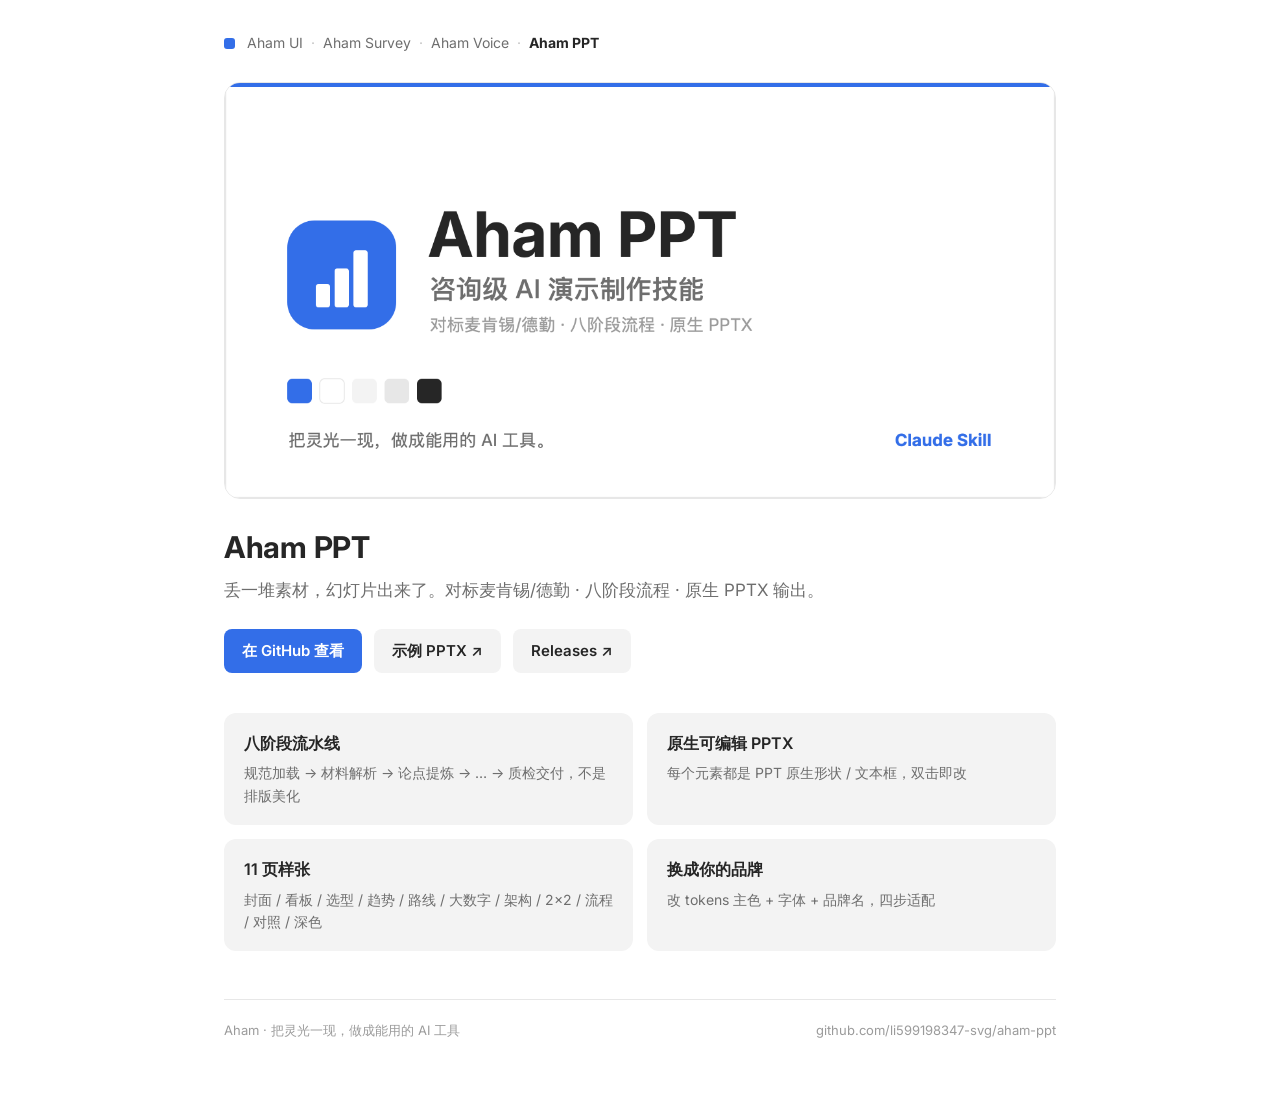
==== docs/index.html @ 777d0bbd "docs: 加 GitHub Pages 品牌落地页（docs/，Aham UI v6.1 视觉） Co-Authored-By: Claude Opus 4.8 <noreply@anthropic" ====
<!doctype html><html lang="zh-CN"><head><meta charset="utf-8">
<meta name="viewport" content="width=device-width,initial-scale=1">
<title>Aham PPT — 咨询级 AI PPT 制作技能</title>
<meta name="description" content="丢一堆素材，幻灯片出来了。对标麦肯锡/德勤 · 八阶段流程 · 原生 PPTX 输出。">
<link rel="stylesheet" href="https://fonts.googleapis.com/css2?family=Inter:wght@400;500;600;700&family=JetBrains+Mono:wght@400;500;600&display=swap">
<style>
  :root{--w:#fff;--p:#F3F3F3;--line:#E7E7E7;--i1:#262626;--i2:#6E6E6E;--i3:#9B9B9B;--acc:#336EE8;--accp:#164EC3;
    --sans:'Inter','PingFang SC','Microsoft YaHei',sans-serif;--mono:'JetBrains Mono',Consolas,monospace;}
  *{box-sizing:border-box}
  body{margin:0;background:var(--w);color:var(--i1);font-family:var(--sans);line-height:1.6;-webkit-font-smoothing:antialiased}
  .wrap{max-width:880px;margin:0 auto;padding:32px 24px 72px}
  nav{font-size:14px;color:var(--i2);display:flex;align-items:center;gap:8px;flex-wrap:wrap}
  nav .d{width:11px;height:11px;border-radius:3px;background:var(--acc);display:inline-block;margin-right:4px}
  nav a{color:var(--i2);text-decoration:none} nav b{color:var(--i1)} nav .sep{color:#C4C4C4}
  .hero{display:block;width:100%;height:auto;border:1px solid var(--line);border-radius:16px;margin:28px 0 24px}
  h1{font-size:30px;font-weight:700;letter-spacing:-.3px;margin:0 0 6px}
  .sub{font-size:17px;color:var(--i2);margin:0 0 24px;max-width:640px}
  .cta{display:flex;gap:12px;flex-wrap:wrap;margin-bottom:40px}
  .btn{display:inline-flex;align-items:center;font-size:15px;font-weight:600;text-decoration:none;border-radius:8px;padding:10px 18px}
  .btn.pri{background:var(--acc);color:#fff} .btn.pri:hover{background:var(--accp)}
  .btn.sec{background:var(--p);color:var(--i1)}
  .feats{display:grid;grid-template-columns:1fr 1fr;gap:14px;margin-bottom:48px}
  .feat{background:var(--p);border-radius:12px;padding:18px 20px}
  .feat .ft{font-weight:600;font-size:16px} .feat .fd{color:var(--i2);font-size:14px;margin-top:6px}
  footer{border-top:1px solid var(--line);padding-top:20px;color:var(--i3);font-size:13px;display:flex;justify-content:space-between;flex-wrap:wrap;gap:8px}
  footer a{color:var(--i3);text-decoration:none}
  @media(max-width:680px){.feats{grid-template-columns:1fr}}
</style></head><body><div class="wrap">
  <nav><span class="d"></span><a href="https://github.com/li599198347-svg/aham-ui">Aham UI</a> <span class="sep">·</span> <a href="https://github.com/li599198347-svg/aham-survey">Aham Survey</a> <span class="sep">·</span> <a href="https://github.com/li599198347-svg/aham-voice">Aham Voice</a> <span class="sep">·</span> <b>Aham PPT</b></nav>
  <img class="hero" src="banner.png" alt="Aham PPT — 咨询级 AI PPT 制作技能">
  <h1>Aham PPT</h1>
  <p class="sub">丢一堆素材，幻灯片出来了。对标麦肯锡/德勤 · 八阶段流程 · 原生 PPTX 输出。</p>
  <div class="cta">
<a class="btn pri" href="https://github.com/li599198347-svg/aham-ppt">在 GitHub 查看</a>
<a class="btn sec" href="https://github.com/li599198347-svg/aham-ppt/blob/main/examples/aham-ppt-v6.1-demo.pptx">示例 PPTX ↗</a>
<a class="btn sec" href="https://github.com/li599198347-svg/aham-ppt/releases">Releases ↗</a>
  </div>
  <div class="feats">
<div class="feat"><div class="ft">八阶段流水线</div><div class="fd">规范加载 → 材料解析 → 论点提炼 → … → 质检交付，不是排版美化</div></div>
<div class="feat"><div class="ft">原生可编辑 PPTX</div><div class="fd">每个元素都是 PPT 原生形状 / 文本框，双击即改</div></div>
<div class="feat"><div class="ft">11 页样张</div><div class="fd">封面 / 看板 / 选型 / 趋势 / 路线 / 大数字 / 架构 / 2×2 / 流程 / 对照 / 深色</div></div>
<div class="feat"><div class="ft">换成你的品牌</div><div class="fd">改 tokens 主色 + 字体 + 品牌名，四步适配</div></div>
  </div>
  <footer>
    <span>Aham · 把灵光一现，做成能用的 AI 工具</span>
    <span><a href="https://github.com/li599198347-svg/aham-ppt">github.com/li599198347-svg/aham-ppt</a></span>
  </footer>
</div></body></html>
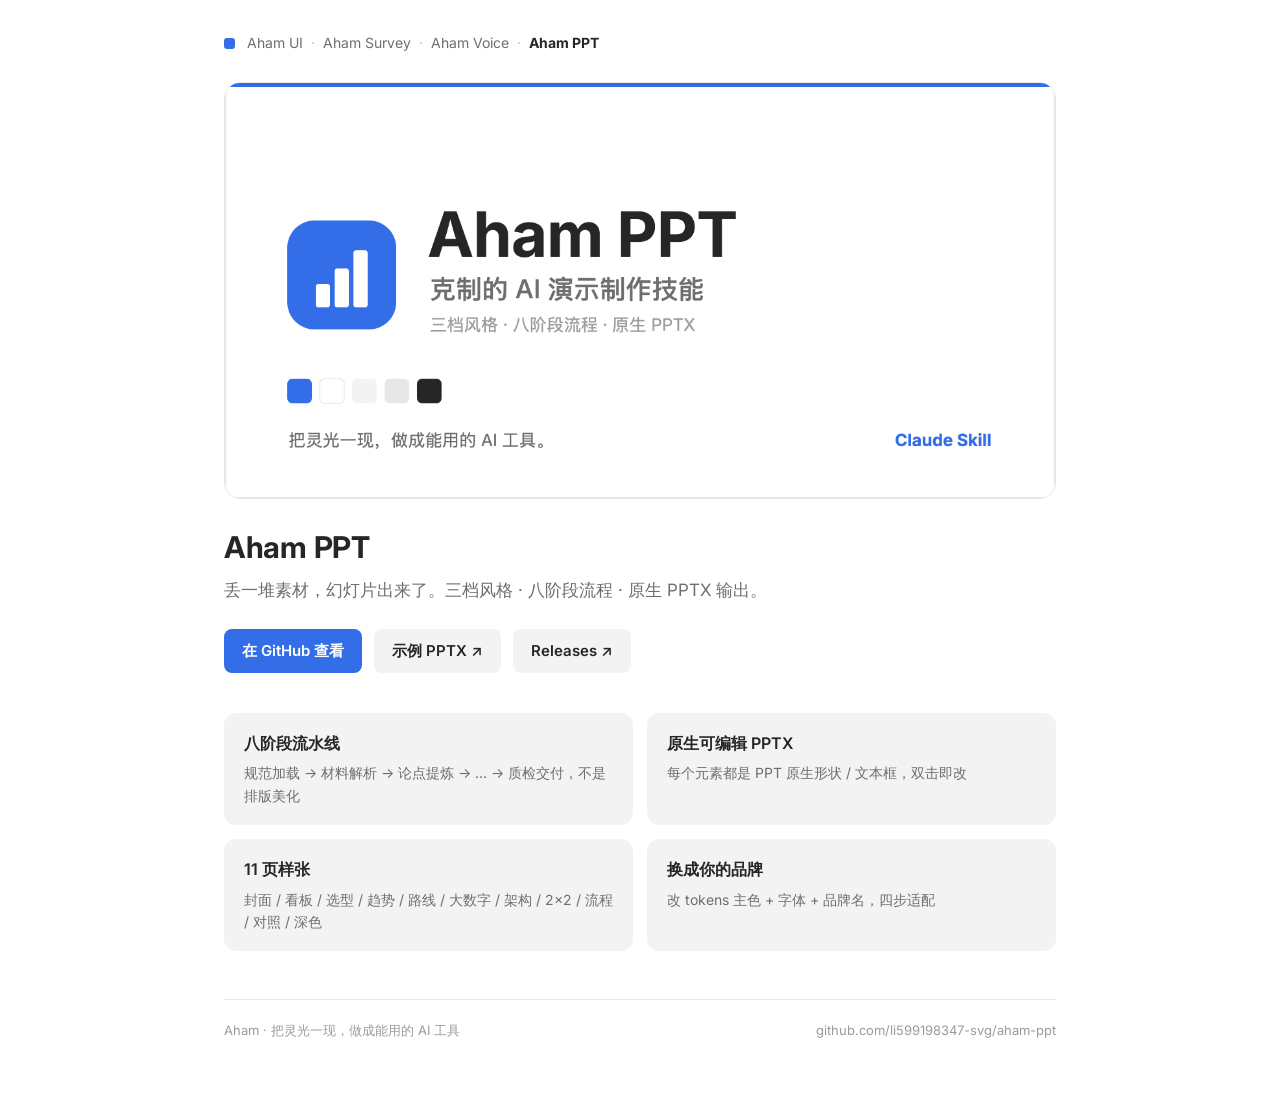
==== commit 62931d89: "feat: v2.2.0 C 高表现力档 + 数据图表组件 + 去对标麦肯锡/德勤 - 新增 C 高表现力档：深色重音页(#1C1C1C) + 超大数字 + 图表占版面；themes.py 深色模板 " ====
--- a/docs/index.html
+++ b/docs/index.html
@@ -1,7 +1,7 @@
 <!doctype html><html lang="zh-CN"><head><meta charset="utf-8">
 <meta name="viewport" content="width=device-width,initial-scale=1">
-<title>Aham PPT — 咨询级 AI PPT 制作技能</title>
-<meta name="description" content="丢一堆素材，幻灯片出来了。对标麦肯锡/德勤 · 八阶段流程 · 原生 PPTX 输出。">
+<title>Aham PPT — 克制的 AI PPT 制作技能</title>
+<meta name="description" content="丢一堆素材，幻灯片出来了。三档风格 · 八阶段流程 · 原生 PPTX 输出。">
 <link rel="stylesheet" href="https://fonts.googleapis.com/css2?family=Inter:wght@400;500;600;700&family=JetBrains+Mono:wght@400;500;600&display=swap">
 <style>
   :root{--w:#fff;--p:#F3F3F3;--line:#E7E7E7;--i1:#262626;--i2:#6E6E6E;--i3:#9B9B9B;--acc:#336EE8;--accp:#164EC3;
@@ -27,9 +27,9 @@
   @media(max-width:680px){.feats{grid-template-columns:1fr}}
 </style></head><body><div class="wrap">
   <nav><span class="d"></span><a href="https://github.com/li599198347-svg/aham-ui">Aham UI</a> <span class="sep">·</span> <a href="https://github.com/li599198347-svg/aham-survey">Aham Survey</a> <span class="sep">·</span> <a href="https://github.com/li599198347-svg/aham-voice">Aham Voice</a> <span class="sep">·</span> <b>Aham PPT</b></nav>
-  <img class="hero" src="banner.png" alt="Aham PPT — 咨询级 AI PPT 制作技能">
+  <img class="hero" src="banner.png" alt="Aham PPT — 克制的 AI PPT 制作技能">
   <h1>Aham PPT</h1>
-  <p class="sub">丢一堆素材，幻灯片出来了。对标麦肯锡/德勤 · 八阶段流程 · 原生 PPTX 输出。</p>
+  <p class="sub">丢一堆素材，幻灯片出来了。三档风格 · 八阶段流程 · 原生 PPTX 输出。</p>
   <div class="cta">
 <a class="btn pri" href="https://github.com/li599198347-svg/aham-ppt">在 GitHub 查看</a>
 <a class="btn sec" href="https://github.com/li599198347-svg/aham-ppt/blob/main/examples/aham-ppt-v6.1-demo.pptx">示例 PPTX ↗</a>
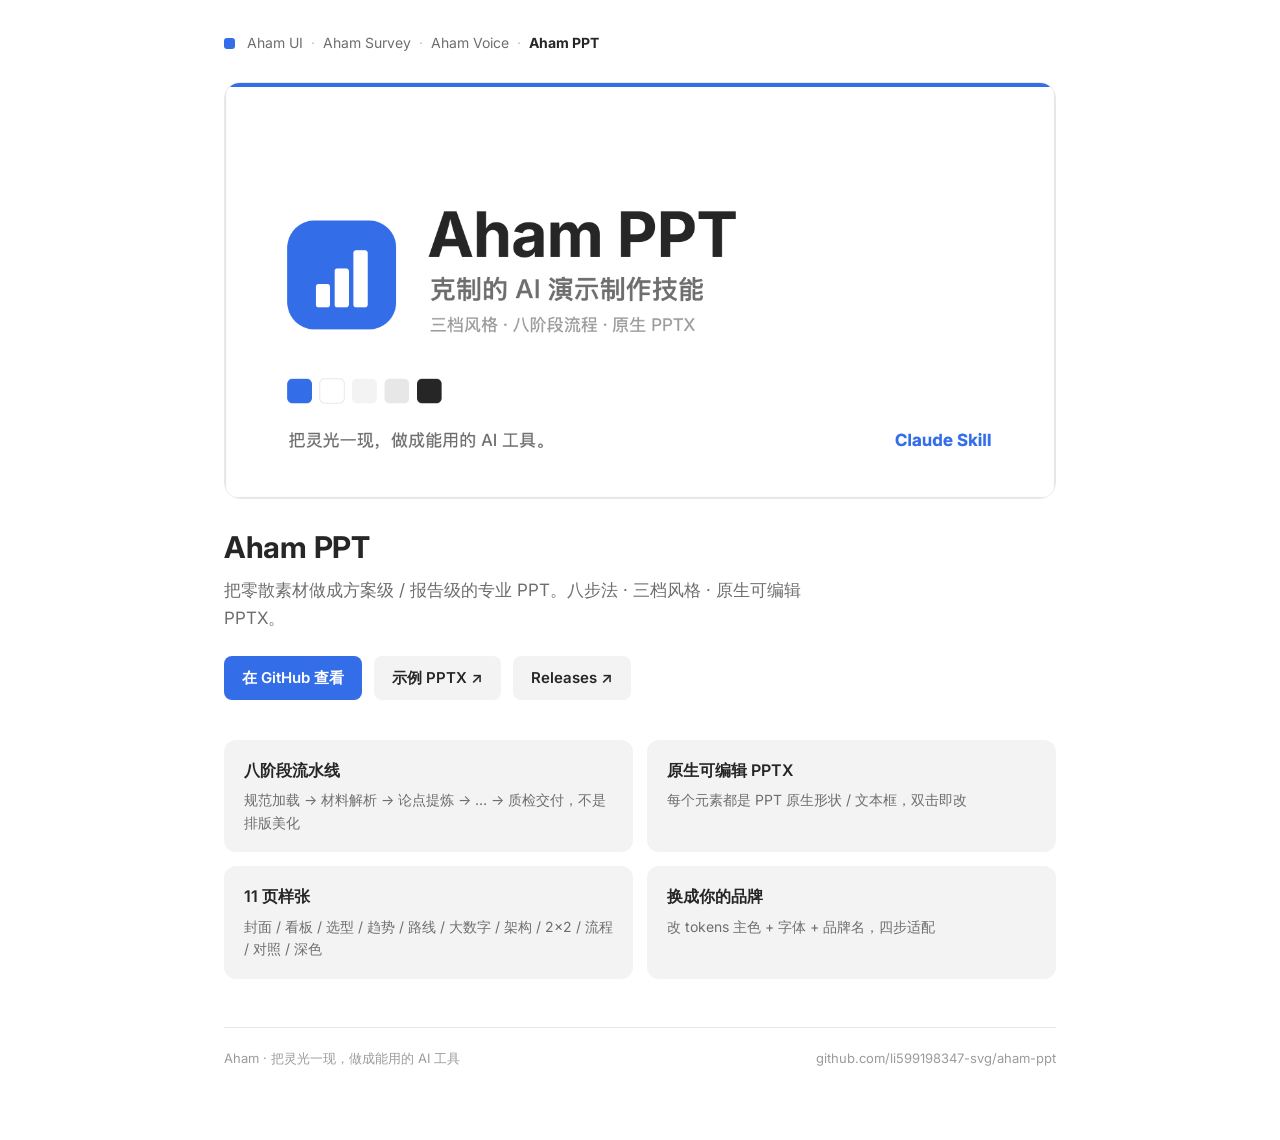
==== commit 4fb1fab0: "docs(pages): 落地页文案去营销，与 README 同思路对齐（tag 格式统一） Co-Authored-By: Claude Opus 4.8 <noreply@anthropic.co" ====
--- a/docs/index.html
+++ b/docs/index.html
@@ -1,7 +1,7 @@
 <!doctype html><html lang="zh-CN"><head><meta charset="utf-8">
 <meta name="viewport" content="width=device-width,initial-scale=1">
 <title>Aham PPT — 克制的 AI PPT 制作技能</title>
-<meta name="description" content="丢一堆素材，幻灯片出来了。三档风格 · 八阶段流程 · 原生 PPTX 输出。">
+<meta name="description" content="把零散素材做成方案级 / 报告级的专业 PPT。八步法 · 三档风格 · 原生可编辑 PPTX。">
 <link rel="stylesheet" href="https://fonts.googleapis.com/css2?family=Inter:wght@400;500;600;700&family=JetBrains+Mono:wght@400;500;600&display=swap">
 <style>
   :root{--w:#fff;--p:#F3F3F3;--line:#E7E7E7;--i1:#262626;--i2:#6E6E6E;--i3:#9B9B9B;--acc:#336EE8;--accp:#164EC3;
@@ -29,7 +29,7 @@
   <nav><span class="d"></span><a href="https://github.com/li599198347-svg/aham-ui">Aham UI</a> <span class="sep">·</span> <a href="https://github.com/li599198347-svg/aham-survey">Aham Survey</a> <span class="sep">·</span> <a href="https://github.com/li599198347-svg/aham-voice">Aham Voice</a> <span class="sep">·</span> <b>Aham PPT</b></nav>
   <img class="hero" src="banner.png" alt="Aham PPT — 克制的 AI PPT 制作技能">
   <h1>Aham PPT</h1>
-  <p class="sub">丢一堆素材，幻灯片出来了。三档风格 · 八阶段流程 · 原生 PPTX 输出。</p>
+  <p class="sub">把零散素材做成方案级 / 报告级的专业 PPT。八步法 · 三档风格 · 原生可编辑 PPTX。</p>
   <div class="cta">
 <a class="btn pri" href="https://github.com/li599198347-svg/aham-ppt">在 GitHub 查看</a>
 <a class="btn sec" href="https://github.com/li599198347-svg/aham-ppt/blob/main/examples/aham-ppt-v6.1-demo.pptx">示例 PPTX ↗</a>
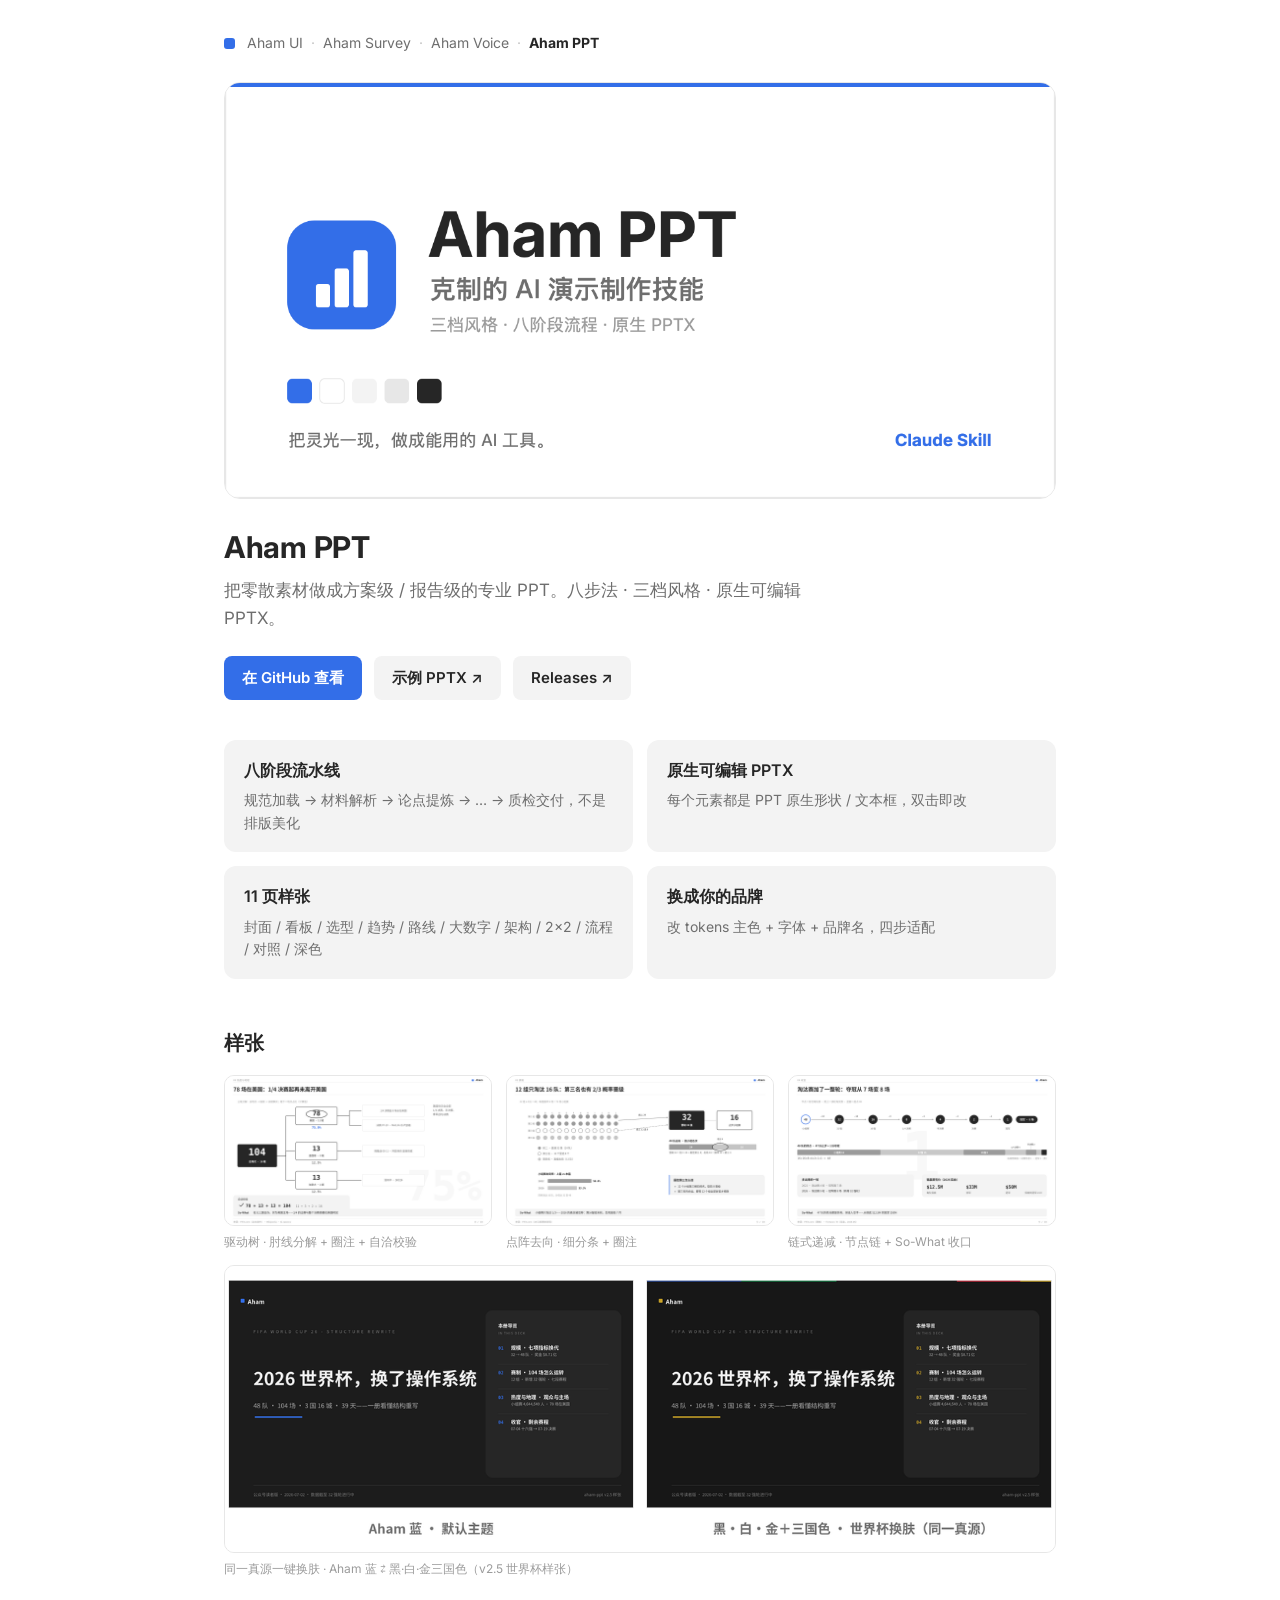
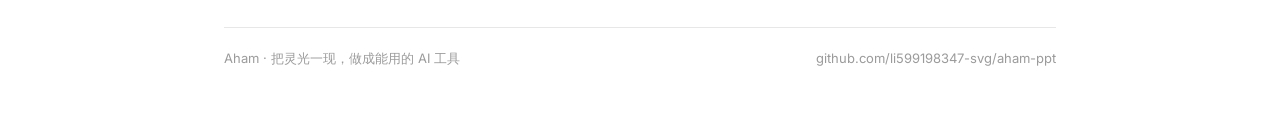
==== commit 437a3c02: "docs(pages): 落地页加「样张」区——v2.5 世界杯样张与 README 预览同步 - docs/shots/：consulting-{tree,dots,chain,skin}.png " ====
--- a/docs/index.html
+++ b/docs/index.html
@@ -22,9 +22,14 @@
   .feats{display:grid;grid-template-columns:1fr 1fr;gap:14px;margin-bottom:48px}
   .feat{background:var(--p);border-radius:12px;padding:18px 20px}
   .feat .ft{font-weight:600;font-size:16px} .feat .fd{color:var(--i2);font-size:14px;margin-top:6px}
+  .sh{font-size:20px;font-weight:700;margin:0 0 16px}
+  .shots{display:grid;grid-template-columns:repeat(3,1fr);gap:14px;margin-bottom:48px}
+  .shot{margin:0} .shot.wide{grid-column:1/-1}
+  .shot img{width:100%;height:auto;display:block;border:1px solid var(--line);border-radius:10px}
+  .shot figcaption{font-size:12px;color:var(--i3);margin-top:6px}
   footer{border-top:1px solid var(--line);padding-top:20px;color:var(--i3);font-size:13px;display:flex;justify-content:space-between;flex-wrap:wrap;gap:8px}
   footer a{color:var(--i3);text-decoration:none}
-  @media(max-width:680px){.feats{grid-template-columns:1fr}}
+  @media(max-width:680px){.feats{grid-template-columns:1fr}.shots{grid-template-columns:1fr}}
 </style></head><body><div class="wrap">
   <nav><span class="d"></span><a href="https://github.com/li599198347-svg/aham-ui">Aham UI</a> <span class="sep">·</span> <a href="https://github.com/li599198347-svg/aham-survey">Aham Survey</a> <span class="sep">·</span> <a href="https://github.com/li599198347-svg/aham-voice">Aham Voice</a> <span class="sep">·</span> <b>Aham PPT</b></nav>
   <img class="hero" src="banner.png" alt="Aham PPT — 克制的 AI PPT 制作技能">
@@ -41,6 +46,13 @@
 <div class="feat"><div class="ft">11 页样张</div><div class="fd">封面 / 看板 / 选型 / 趋势 / 路线 / 大数字 / 架构 / 2×2 / 流程 / 对照 / 深色</div></div>
 <div class="feat"><div class="ft">换成你的品牌</div><div class="fd">改 tokens 主色 + 字体 + 品牌名，四步适配</div></div>
   </div>
+  <h2 class="sh">样张</h2>
+  <div class="shots">
+<figure class="shot"><img src="shots/consulting-tree.png" alt="驱动树 · 肘线分解 + 圈注 + 自洽校验" loading="lazy"><figcaption>驱动树 · 肘线分解 + 圈注 + 自洽校验</figcaption></figure>
+<figure class="shot"><img src="shots/consulting-dots.png" alt="点阵去向 · 细分条 + 圈注" loading="lazy"><figcaption>点阵去向 · 细分条 + 圈注</figcaption></figure>
+<figure class="shot"><img src="shots/consulting-chain.png" alt="链式递减 · 节点链 + So-What 收口" loading="lazy"><figcaption>链式递减 · 节点链 + So-What 收口</figcaption></figure>
+<figure class="shot wide"><img src="shots/consulting-skin.png" alt="同一真源一键换肤 · Aham 蓝 ⇄ 黑·白·金三国色（v2.5 世界杯样张）" loading="lazy"><figcaption>同一真源一键换肤 · Aham 蓝 ⇄ 黑·白·金三国色（v2.5 世界杯样张）</figcaption></figure>
+  </div>
   <footer>
     <span>Aham · 把灵光一现，做成能用的 AI 工具</span>
     <span><a href="https://github.com/li599198347-svg/aham-ppt">github.com/li599198347-svg/aham-ppt</a></span>
